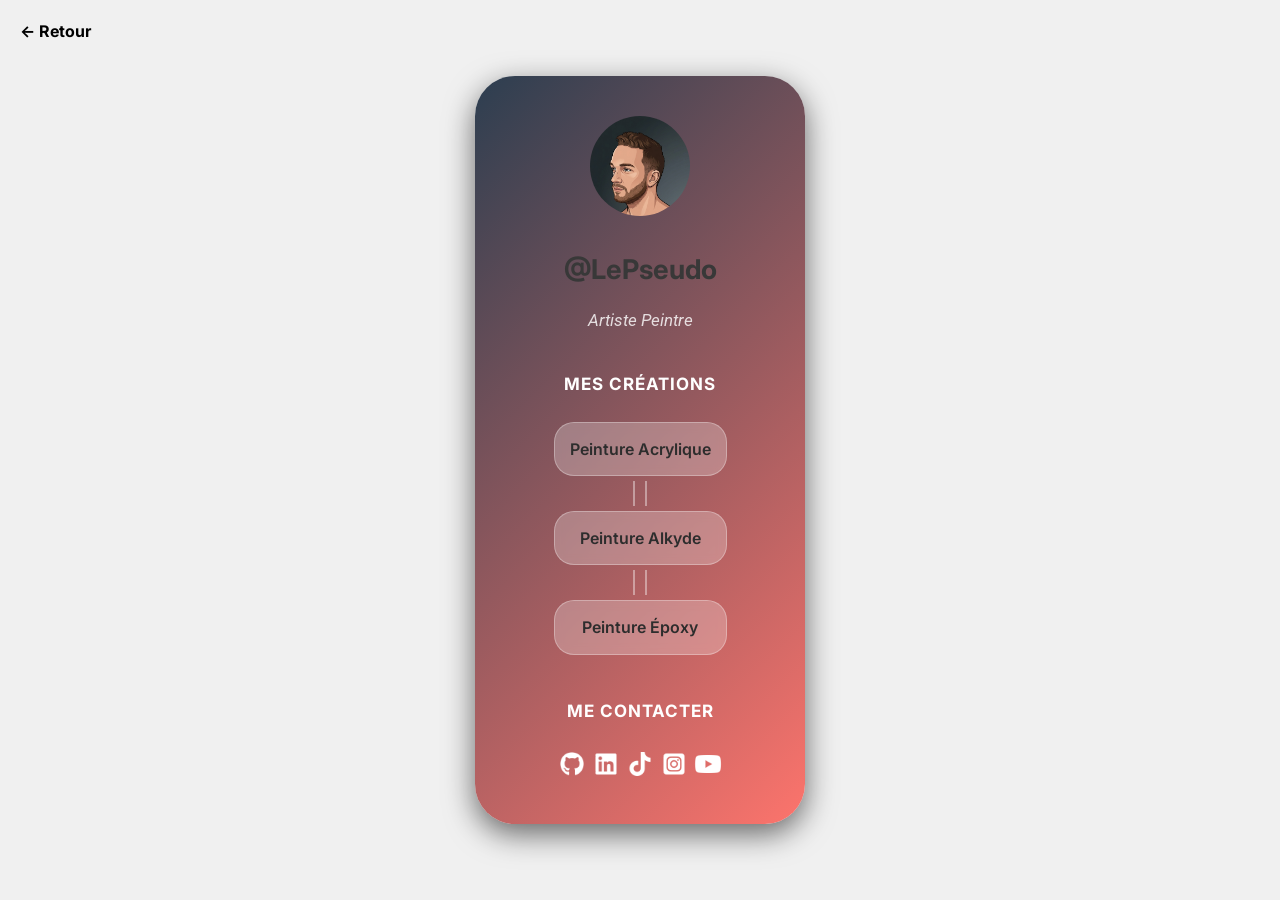
==== models/creative-fullpage.html @ 0671281c "V4" ====
<!doctype html>
<html lang="fr">
  <head>
    <meta charset="UTF-8" />
    <meta name="viewport" content="width=device-width, initial-scale=1.0" />
    <title>Modèle Créatif</title>
    <link rel="stylesheet" href="../commun.css" />
    <link rel="stylesheet" href="creative-fullpage.css" />
  </head>
  <body>
    <a class="btn-back" href="models.html"><strong>← Retour</strong></a>
    <main class="model-creative-fullpage">
      <img src="../img/avatar.png" alt="avatar" />
      <h2>@LePseudo</h2>
      <p>Artiste Peintre</p>
      <div class="creative-container">
        <h3>Mes Créations</h3>
        <a href="#" class="creative-project-node-low">Peinture Acrylique</a>
        <div class="rail-wrapper">
          <div class="rail"></div>
          <div class="rail"></div>
        </div>
        <a href="#" class="creative-project-node-neutral">Peinture Alkyde</a>
        <div class="rail-wrapper">
          <div class="rail"></div>
          <div class="rail"></div>
        </div>
        <a href="#" class="creative-project-node-top">Peinture Époxy</a>
      </div>
      <div class="icons-container">
        <h3>Me contacter</h3>
        <a href="#"
          ><img src="../img/github-brands-solid.png" alt="github"
        /></a>
        <a href="#"
          ><img src="../img/linkedin-brands-solid.png" alt="linkedin"
        /></a>
        <a href="#"
          ><img src="../img/tiktok-brands-solid.png" alt="tiktok"
        /></a>
        <a href="#"
          ><img src="../img/square-instagram-brands-solid.png" alt="instagram"
        /></a>
        <a href="#"
          ><img src="../img/youtube-brands-solid.png" alt="youtube"
        /></a>
      </div>
    </main>
  </body>
</html>
---- commun.css ----
@import url("https://fonts.googleapis.com/css2?family=Inter:wght@400;700;800&family=Roboto:wght@400;500&display=swap");

:root {
  /* Page de base */
  --light-grey: rgb(212, 212, 212);
  --opaque-white: #f0f0f0;
  --dark-gray: rgb(56, 56, 56);
  --electric-blue: rgb(0, 4, 255);

  /* Thème Minimaliste */
  --min-bg: #f4f4f4;
  --min-btn: rgba(249, 196, 202, 0.575);
  --min-text: #000000;

  /* Thème Créatif */
  --crea-bg: linear-gradient(135deg, #2c3e50 0%, #fd746c 100%);
  --crea-btn: rgba(255, 255, 255, 0.25);
  --crea-text: #ffffff;

  /* Thème Premium */
  --prem-text: #1a1a1a;
  --prem-btn: #c89b3c;
  --prem-bg: #c0c0c0;
}

* {
  margin: 0;
  padding: 0;
  list-style-type: none;
  box-sizing: border-box;
}

html {
  height: 100%;
}

body {
  height: 100%;
  font-family: "Inter", system-ui, Arial, sans-serif;
  color: var(--dark-gray);
  line-height: 1.4;
}
h2 {
  font-size: 1.7rem;
}
p {
  font-family: "Roboto", Arial, sans-serif;
  font-size: 1.1rem;
}
input,
textarea,
button,
select {
  font-family: "Roboto", Arial, sans-serif;
  font-size: 1.1rem;
}

/* *********************BARRE-DE-NAVIGATION********************* */
nav {
  border-bottom: 2px solid var(--light-grey);
  box-shadow: 0 2px 10px rgba(0, 0, 0, 0.05);
  background: var(--opaque-white);
  display: flex;
  align-items: center;
  justify-content: space-between;
  padding: 18px 50px;
  position: sticky;
  top: 0;
  z-index: 1000;
}

nav h1 {
  font-size: 2.1rem;
  color: var(--dark-gray);
  letter-spacing: 1px;
}

ul {
  display: flex;
  align-items: center;
  gap: 3rem;
}

li a {
  text-decoration: none;
  font-weight: bold;
  color: var(--dark-gray);
  padding: 8px 15px;
  font-size: 1.3rem;
  border-radius: 15px;
  border: 2px solid transparent;
  transition: all 0.3s ease;
}

li a:hover,
li a:focus-visible {
  color: var(--electric-blue);
  background: rgba(0, 4, 255, 0.05);
  border-color: var(--electric-blue);
  outline: none;
}

/* <!-- *********************CONDITIONS-GENERALES********************* --> */
.footer-bottom {
  padding: 30px 50px;
  background: var(--opaque-white);
  text-align: center;
  border-top: 1px solid var(--light-grey);
}

.footer-bottom p {
  color: var(--dark-gray);
  letter-spacing: 0.5px;
  opacity: 0.8;
}
---- models/creative-fullpage.css ----
/* <!-- *********************Créatif-full-page******************** --> */

body {
  display: flex;
  justify-content: center;
  align-items: center;
  min-height: 100vh;
  background-color: #f0f0f0;
}

.btn-back {
  position: absolute;
  top: 20px;
  left: 20px;
  text-decoration: none;
  color: #000;
}

.model-creative-fullpage {
  margin: auto;
  min-width: 330px;
  max-width: 400px;
  height: auto;
  display: flex;
  margin: auto;
  flex-direction: column;
  justify-content: center;
  text-align: center;
  align-items: center;
  background: var(--crea-bg);
  gap: 20px;
  border-radius: 40px;
  box-shadow: 0 10px 30px rgba(0, 0, 0, 0.575);
  overflow: hidden;
  padding: 40px 20px;
}

.model-creative-fullpage img {
  width: 100px;
  height: 100px;
  border-radius: 50%;
  object-fit: cover;
  object-position: center top;
  margin-bottom: 15px;
}

.model-creative-fullpage h4 {
  font-weight: 700;
  font-size: 23px;
  color: var(--crea-text);
}

.model-creative-fullpage p {
  font-size: 17px;
  opacity: 0.8;
  margin-bottom: 20px;
  text-align: center;
  color: var(--crea-text);
  font-style: italic;
}

.creative-container h3 {
  color: var(--crea-text);
  margin-bottom: 25px;
  font-size: 17px;
  text-transform: uppercase;
  letter-spacing: 1px;
}

.rail-wrapper {
  display: flex;
  justify-content: center;
  gap: 10px;
  width: 100%;
  margin: 5px 0;
}

.rail {
  background: rgba(255, 255, 255, 0.4);
  width: 2px;
  height: 25px;
}

.creative-project-node-top,
.creative-project-node-neutral,
.creative-project-node-low {
  display: block;
  text-decoration: none;
  color: #2d2d2d;
  border: 1px solid rgba(255, 255, 255, 0.3);
  padding: 15px;
  border-radius: 20px;
  background: var(--crea-btn);
  backdrop-filter: blur(5px);
  transition: all 0.3s ease;
  font-weight: 600;
}

.creative-project-node-top:hover {
  transform: translateY(-3px);
  background: rgba(255, 255, 255, 0.4);
}

.creative-project-node-neutral:hover {
  background: rgba(255, 255, 255, 0.4);
}
.creative-project-node-low:hover {
  transform: translateY(3px);
  background: rgba(255, 255, 255, 0.4);
}

.icons-container {
  justify-content: center;
  gap: 15px;
}

.icons-container h3 {
  color: var(--crea-text);
  font-size: 17px;
  text-transform: uppercase;
  letter-spacing: 1px;
  margin-top: 25px;
  margin-bottom: 25px;
}

.icons-container img {
  width: 30px;
  height: 30px;
  margin: 0px;
  object-fit: contain;
  flex-shrink: 0;
  filter: invert(1) brightness(2);
}

.icons-container a {
  transition: transform 0.3s ease;
  display: inline-block;
}

.icons-container a:hover {
  transform: translateY(-5px);
}
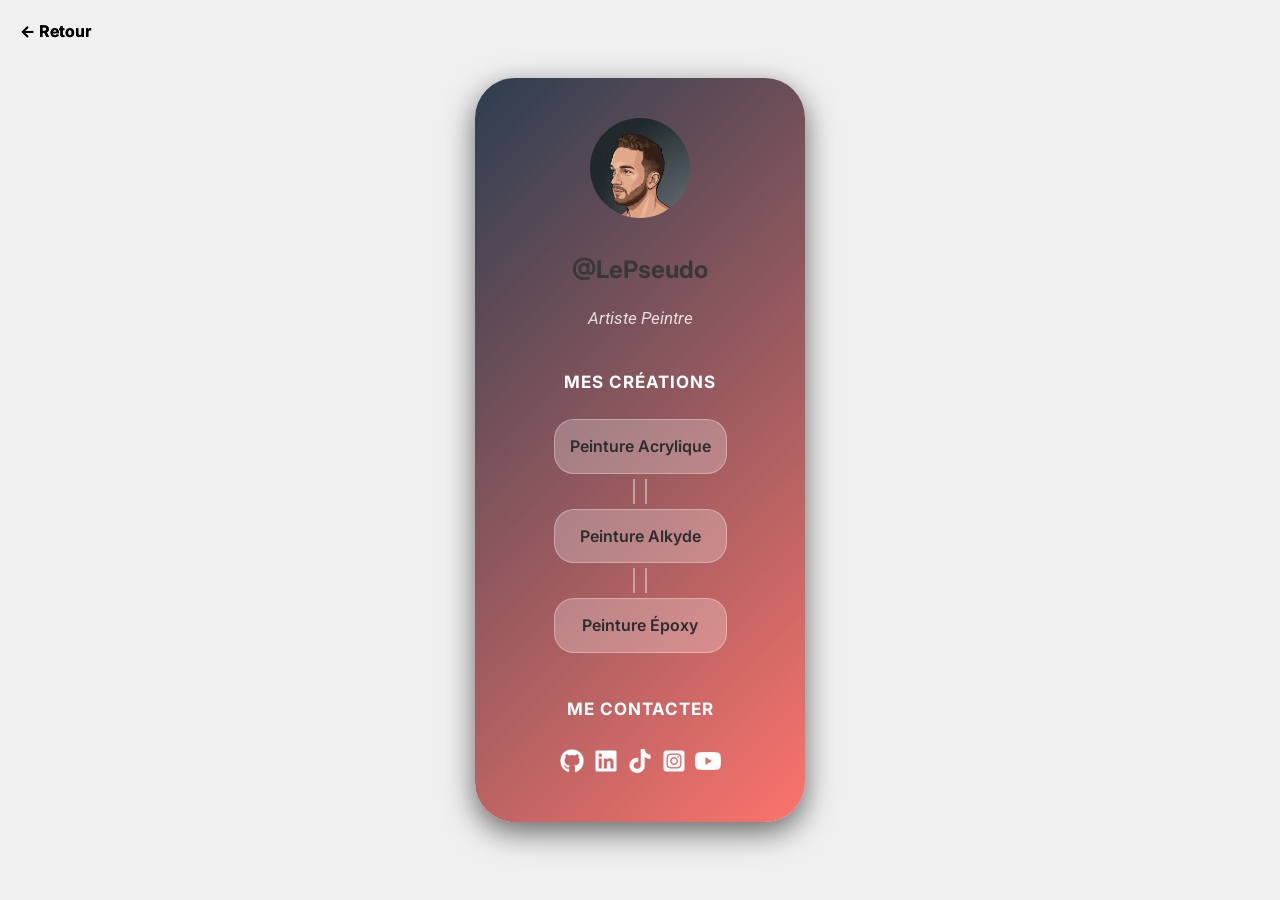
==== commit 30c5e27a: "V6" ====
--- a/models/creative-fullpage.html
+++ b/models/creative-fullpage.html
@@ -6,6 +6,7 @@
     <title>Modèle Créatif</title>
     <link rel="stylesheet" href="../commun.css" />
     <link rel="stylesheet" href="creative-fullpage.css" />
+    <a class="btn-back" href="models.html"><strong>← Retour</strong></a>
   </head>
   <body>
     <a class="btn-back" href="models.html"><strong>← Retour</strong></a>
--- a/commun.css
+++ b/commun.css
@@ -2,10 +2,10 @@
 
 :root {
   /* Page de base */
-  --light-grey: rgb(212, 212, 212);
-  --opaque-white: #f0f0f0;
-  --dark-gray: rgb(56, 56, 56);
-  --electric-blue: rgb(0, 4, 255);
+  --light-grey-card: rgb(212, 212, 212);
+  --opaque-white-bg: #f0f0f0;
+  --dark-gray-text: rgb(56, 56, 56);
+  --electric-blue-btn: rgb(0, 4, 255);
 
   /* Thème Minimaliste */
   --min-bg: #f4f4f4;
@@ -37,15 +37,31 @@
 body {
   height: 100%;
   font-family: "Inter", system-ui, Arial, sans-serif;
-  color: var(--dark-gray);
+  color: var(--dark-gray-text);
   line-height: 1.4;
 }
 h2 {
-  font-size: 1.7rem;
+  font-size: 1.5rem;
+}
+
+h3 {
+  font-size: 1.2rem;
+}
+
+h4 {
+  font-size: 1.2rem;
+}
+
+h5 {
+  font-size: 1.1rem;
+}
+
+h6 {
+  font-size: 1.1rem;
 }
 p {
   font-family: "Roboto", Arial, sans-serif;
-  font-size: 1.1rem;
+  font-size: 1rem;
 }
 input,
 textarea,
@@ -57,9 +73,9 @@
 
 /* *********************BARRE-DE-NAVIGATION********************* */
 nav {
-  border-bottom: 2px solid var(--light-grey);
+  border-bottom: 2px solid var(--light-grey-card);
   box-shadow: 0 2px 10px rgba(0, 0, 0, 0.05);
-  background: var(--opaque-white);
+  background: var(--opaque-white-bg);
   display: flex;
   align-items: center;
   justify-content: space-between;
@@ -71,7 +87,7 @@
 
 nav h1 {
   font-size: 2.1rem;
-  color: var(--dark-gray);
+  color: var(--dark-gray-text);
   letter-spacing: 1px;
 }
 
@@ -84,7 +100,7 @@
 li a {
   text-decoration: none;
   font-weight: bold;
-  color: var(--dark-gray);
+  color: var(--dark-gray-text);
   padding: 8px 15px;
   font-size: 1.3rem;
   border-radius: 15px;
@@ -94,22 +110,129 @@
 
 li a:hover,
 li a:focus-visible {
-  color: var(--electric-blue);
+  color: var(--electric-blue-btn);
   background: rgba(0, 4, 255, 0.05);
-  border-color: var(--electric-blue);
+  border-color: var(--electric-blue-btn);
   outline: none;
 }
 
 /* <!-- *********************CONDITIONS-GENERALES********************* --> */
 .footer-bottom {
   padding: 30px 50px;
-  background: var(--opaque-white);
+  background: var(--opaque-white-bg);
   text-align: center;
-  border-top: 1px solid var(--light-grey);
+  border-top: 1px solid var(--light-grey-card);
 }
 
 .footer-bottom p {
-  color: var(--dark-gray);
+  color: var(--dark-gray-text);
   letter-spacing: 0.5px;
   opacity: 0.8;
 }
+
+/* <!-- *********************RESPONSIVE-DESIGN-PHONE********************* --> */
+@media screen and (max-width: 592px) {
+  /* --- NAVIGATION --- */
+  nav {
+    display: block;
+    text-align: center;
+    padding: 15px;
+  }
+  ul {
+    display: block;
+    margin-top: 10px;
+  }
+  li {
+    display: inline-block;
+    margin: 5px;
+  }
+  li a {
+    display: inline-block;
+    font-size: 1rem;
+    padding: 8px 12px;
+  }
+  /* --- AJUSTEMENT TEXTES --- */
+  nav h1 {
+    font-size: 1.6rem;
+  }
+  h2 {
+    font-size: 1.3rem;
+    text-align: center;
+  }
+
+  h3 {
+    font-size: 1.2rem;
+  }
+
+  h4 {
+    font-size: 1.2rem;
+  }
+
+  h5 {
+    font-size: 1.1rem;
+  }
+
+  h6 {
+    font-size: 1.1rem;
+  }
+  p,
+  input,
+  textarea,
+  button,
+  a {
+    font-size: 1rem;
+  }
+}
+
+/* <!-- *********************RESPONSIVE-DESIGN-TABLET********************* --> */
+@media screen and (min-width: 593px) and (max-width: 1040px) {
+  /* --- NAVIGATION --- */
+  nav {
+    display: block;
+    text-align: center;
+    padding: 15px;
+  }
+  ul {
+    display: block;
+    margin-top: 10px;
+  }
+  li {
+    display: inline-block;
+    margin: 5px;
+  }
+  li a {
+    display: inline-block;
+    font-size: 1.2rem;
+    padding: 8px 12px;
+  }
+  nav h1 {
+    font-size: 1.9rem;
+  }
+  h2 {
+    font-size: 1.4rem;
+    text-align: center;
+  }
+
+  h3 {
+    font-size: 1.2rem;
+  }
+
+  h4 {
+    font-size: 1.2rem;
+  }
+
+  h5 {
+    font-size: 1.1rem;
+  }
+
+  h6 {
+    font-size: 1.1rem;
+  }
+  p,
+  input,
+  textarea,
+  button,
+  a {
+    font-size: 1rem;
+  }
+}
